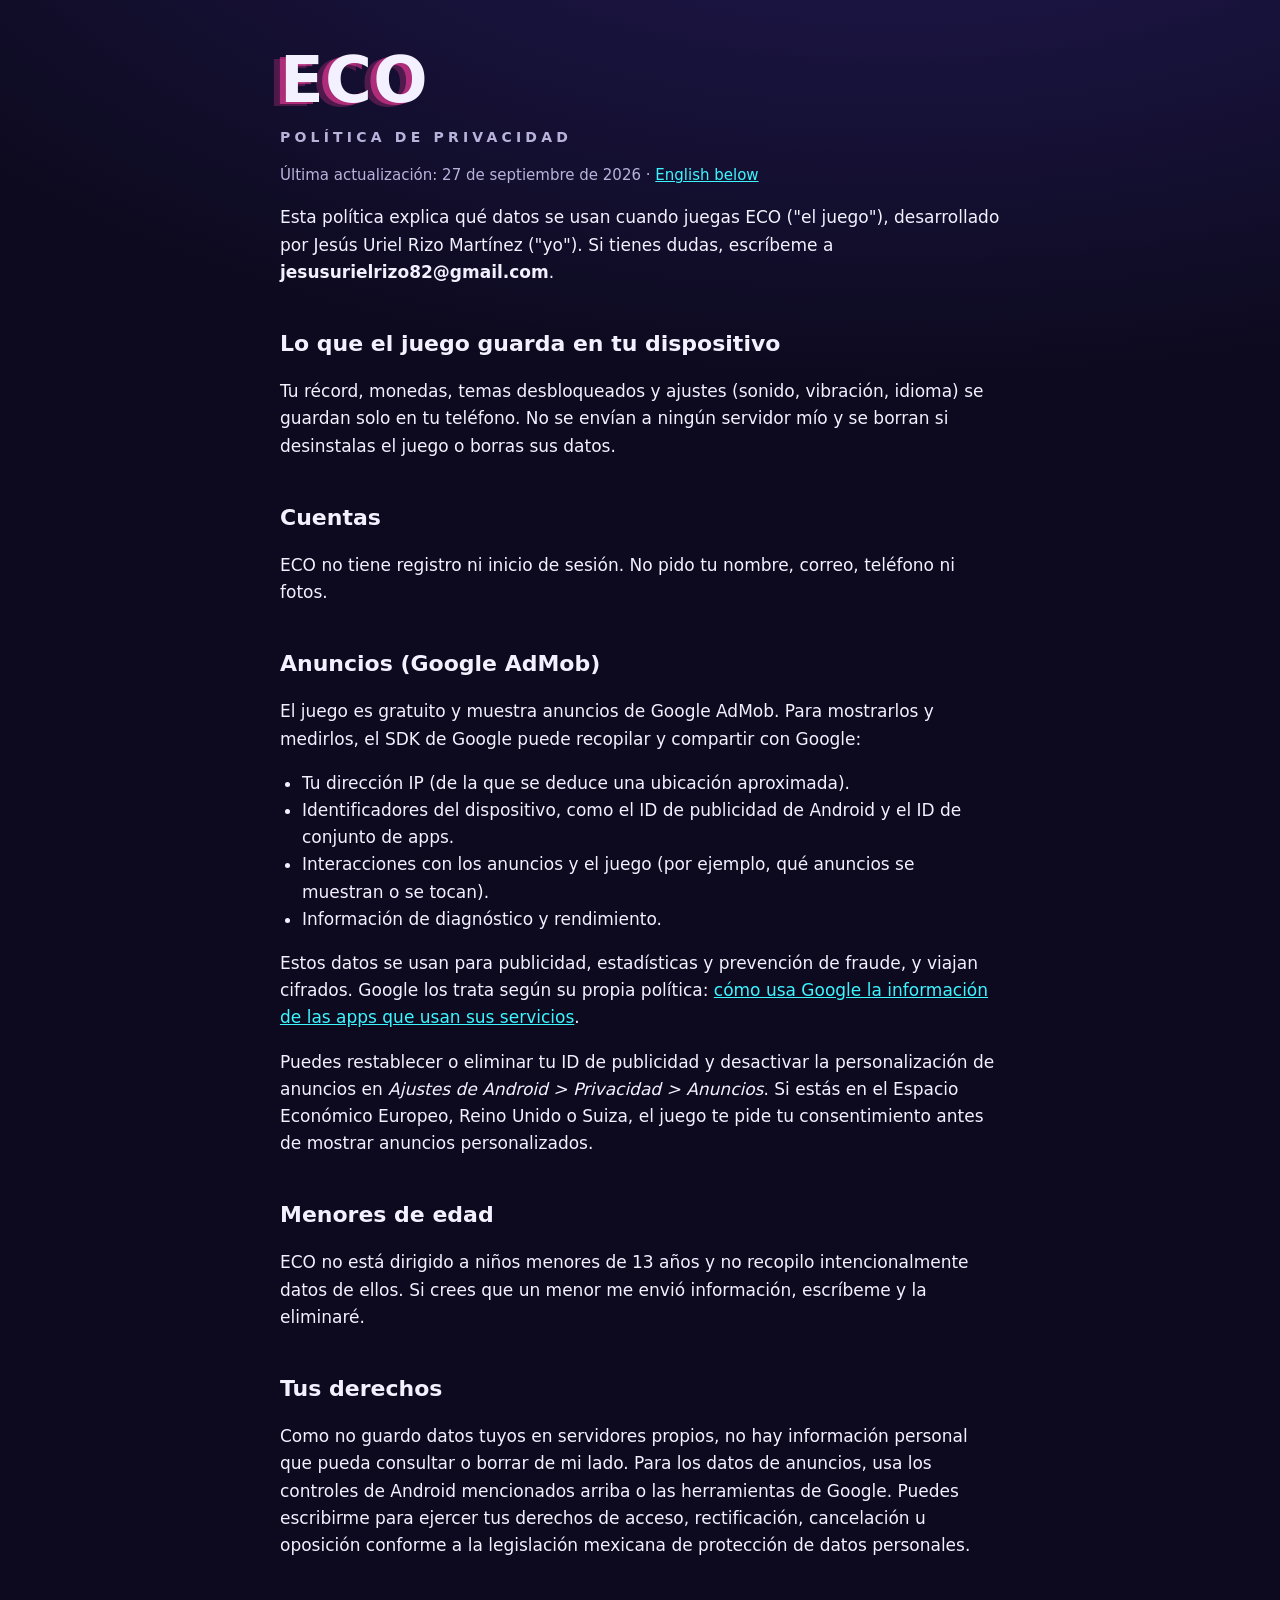
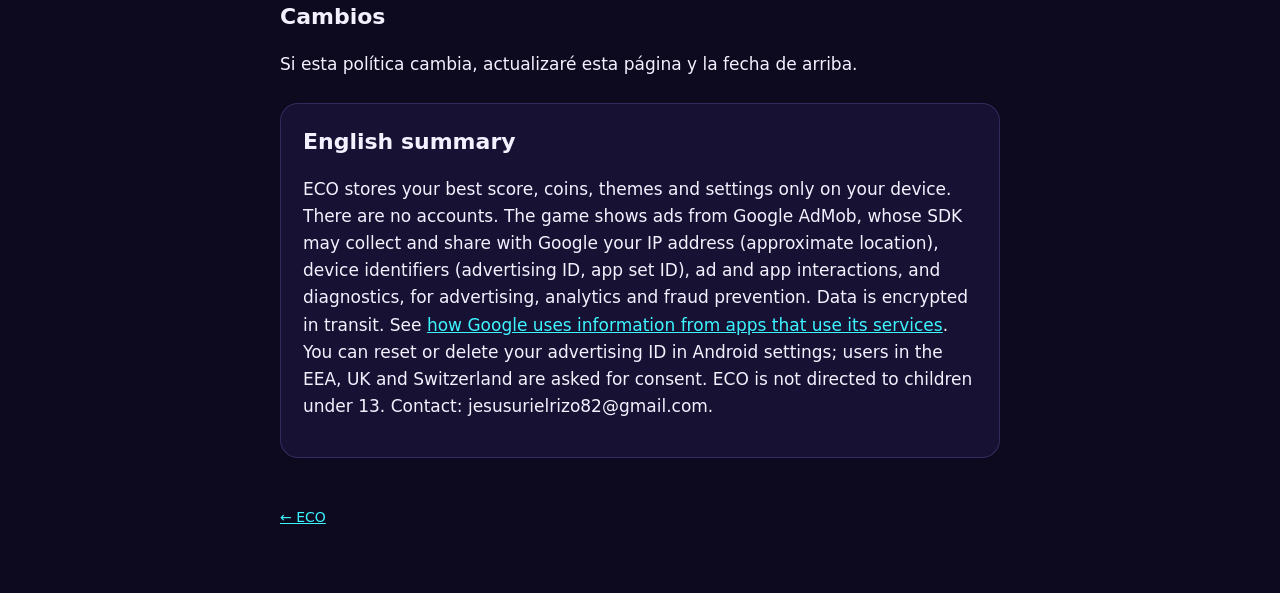
==== privacidad.html @ 08d08b55 "Add files via upload" ====
<!doctype html>
<html lang="es">
<head>
<meta charset="utf-8">
<meta name="viewport" content="width=device-width, initial-scale=1">
<title>Privacidad de ECO</title>
<link rel="stylesheet" href="estilos.css">
</head>
<body>
<main>
  <h1>ECO</h1>
  <p class="tag">Política de privacidad</p>
  <p class="muted">Última actualización: 27 de septiembre de 2026 · <a href="#english">English below</a></p>

  <p>Esta política explica qué datos se usan cuando juegas ECO ("el juego"), desarrollado por Jesús Uriel Rizo Martínez ("yo"). Si tienes dudas, escríbeme a <strong>jesusurielrizo82@gmail.com</strong>.</p>

  <h2>Lo que el juego guarda en tu dispositivo</h2>
  <p>Tu récord, monedas, temas desbloqueados y ajustes (sonido, vibración, idioma) se guardan solo en tu teléfono. No se envían a ningún servidor mío y se borran si desinstalas el juego o borras sus datos.</p>

  <h2>Cuentas</h2>
  <p>ECO no tiene registro ni inicio de sesión. No pido tu nombre, correo, teléfono ni fotos.</p>

  <h2>Anuncios (Google AdMob)</h2>
  <p>El juego es gratuito y muestra anuncios de Google AdMob. Para mostrarlos y medirlos, el SDK de Google puede recopilar y compartir con Google:</p>
  <ul>
    <li>Tu dirección IP (de la que se deduce una ubicación aproximada).</li>
    <li>Identificadores del dispositivo, como el ID de publicidad de Android y el ID de conjunto de apps.</li>
    <li>Interacciones con los anuncios y el juego (por ejemplo, qué anuncios se muestran o se tocan).</li>
    <li>Información de diagnóstico y rendimiento.</li>
  </ul>
  <p>Estos datos se usan para publicidad, estadísticas y prevención de fraude, y viajan cifrados. Google los trata según su propia política: <a href="https://policies.google.com/technologies/partner-sites">cómo usa Google la información de las apps que usan sus servicios</a>.</p>
  <p>Puedes restablecer o eliminar tu ID de publicidad y desactivar la personalización de anuncios en <em>Ajustes de Android &gt; Privacidad &gt; Anuncios</em>. Si estás en el Espacio Económico Europeo, Reino Unido o Suiza, el juego te pide tu consentimiento antes de mostrar anuncios personalizados.</p>

  <h2>Menores de edad</h2>
  <p>ECO no está dirigido a niños menores de 13 años y no recopilo intencionalmente datos de ellos. Si crees que un menor me envió información, escríbeme y la eliminaré.</p>

  <h2>Tus derechos</h2>
  <p>Como no guardo datos tuyos en servidores propios, no hay información personal que pueda consultar o borrar de mi lado. Para los datos de anuncios, usa los controles de Android mencionados arriba o las herramientas de Google. Puedes escribirme para ejercer tus derechos de acceso, rectificación, cancelación u oposición conforme a la legislación mexicana de protección de datos personales.</p>

  <h2>Cambios</h2>
  <p>Si esta política cambia, actualizaré esta página y la fecha de arriba.</p>

  <div class="card" id="english">
    <h2 style="margin-top:0">English summary</h2>
    <p>ECO stores your best score, coins, themes and settings only on your device. There are no accounts. The game shows ads from Google AdMob, whose SDK may collect and share with Google your IP address (approximate location), device identifiers (advertising ID, app set ID), ad and app interactions, and diagnostics, for advertising, analytics and fraud prevention. Data is encrypted in transit. See <a href="https://policies.google.com/technologies/partner-sites">how Google uses information from apps that use its services</a>. You can reset or delete your advertising ID in Android settings; users in the EEA, UK and Switzerland are asked for consent. ECO is not directed to children under 13. Contact: jesusurielrizo82@gmail.com.</p>
  </div>
  <footer><a href="index.html">← ECO</a></footer>
</main>
</body>
</html>
---- estilos.css ----
:root {
  --bg: #0d0a1f;
  --panel: #171233;
  --ink: #f3f1ff;
  --soft: #b9b3dc;
  --cyan: #3df5ff;
  --pink: #ff3da0;
  --gold: #ffd23f;
  color-scheme: dark;
}
* { box-sizing: border-box; }
body {
  margin: 0;
  background: radial-gradient(1200px 600px at 70% -10%, #221a55, transparent), var(--bg);
  color: var(--ink);
  font: 17px/1.6 system-ui, -apple-system, 'Segoe UI', Roboto, sans-serif;
  padding-inline: 16px;
}
main { max-width: 720px; margin: 0 auto; padding-block: 48px 64px; }
a { color: var(--cyan); }
h1 { font-size: clamp(40px, 9vw, 64px); line-height: 1; margin: 0 0 8px; letter-spacing: 0.02em;
  text-shadow: -6px 2px 0 rgba(255, 61, 160, 0.55), -12px 4px 0 rgba(255, 61, 160, 0.25); }
h2 { font-size: 22px; margin: 40px 0 8px; text-wrap: balance; }
.tag { color: var(--soft); letter-spacing: 0.3em; text-transform: uppercase; font-weight: 800; font-size: 14px; }
.card { background: var(--panel); border: 1px solid rgba(160, 140, 255, 0.2); border-radius: 18px; padding: 20px 22px; margin-top: 24px; }
.muted { color: var(--soft); font-size: 15px; }
.btn { display: inline-block; margin-top: 16px; padding: 12px 20px; border-radius: 12px; background: var(--cyan); color: #06121a; font-weight: 800; text-decoration: none; }
ul { padding-left: 22px; }
footer { margin-top: 48px; color: var(--soft); font-size: 14px; }
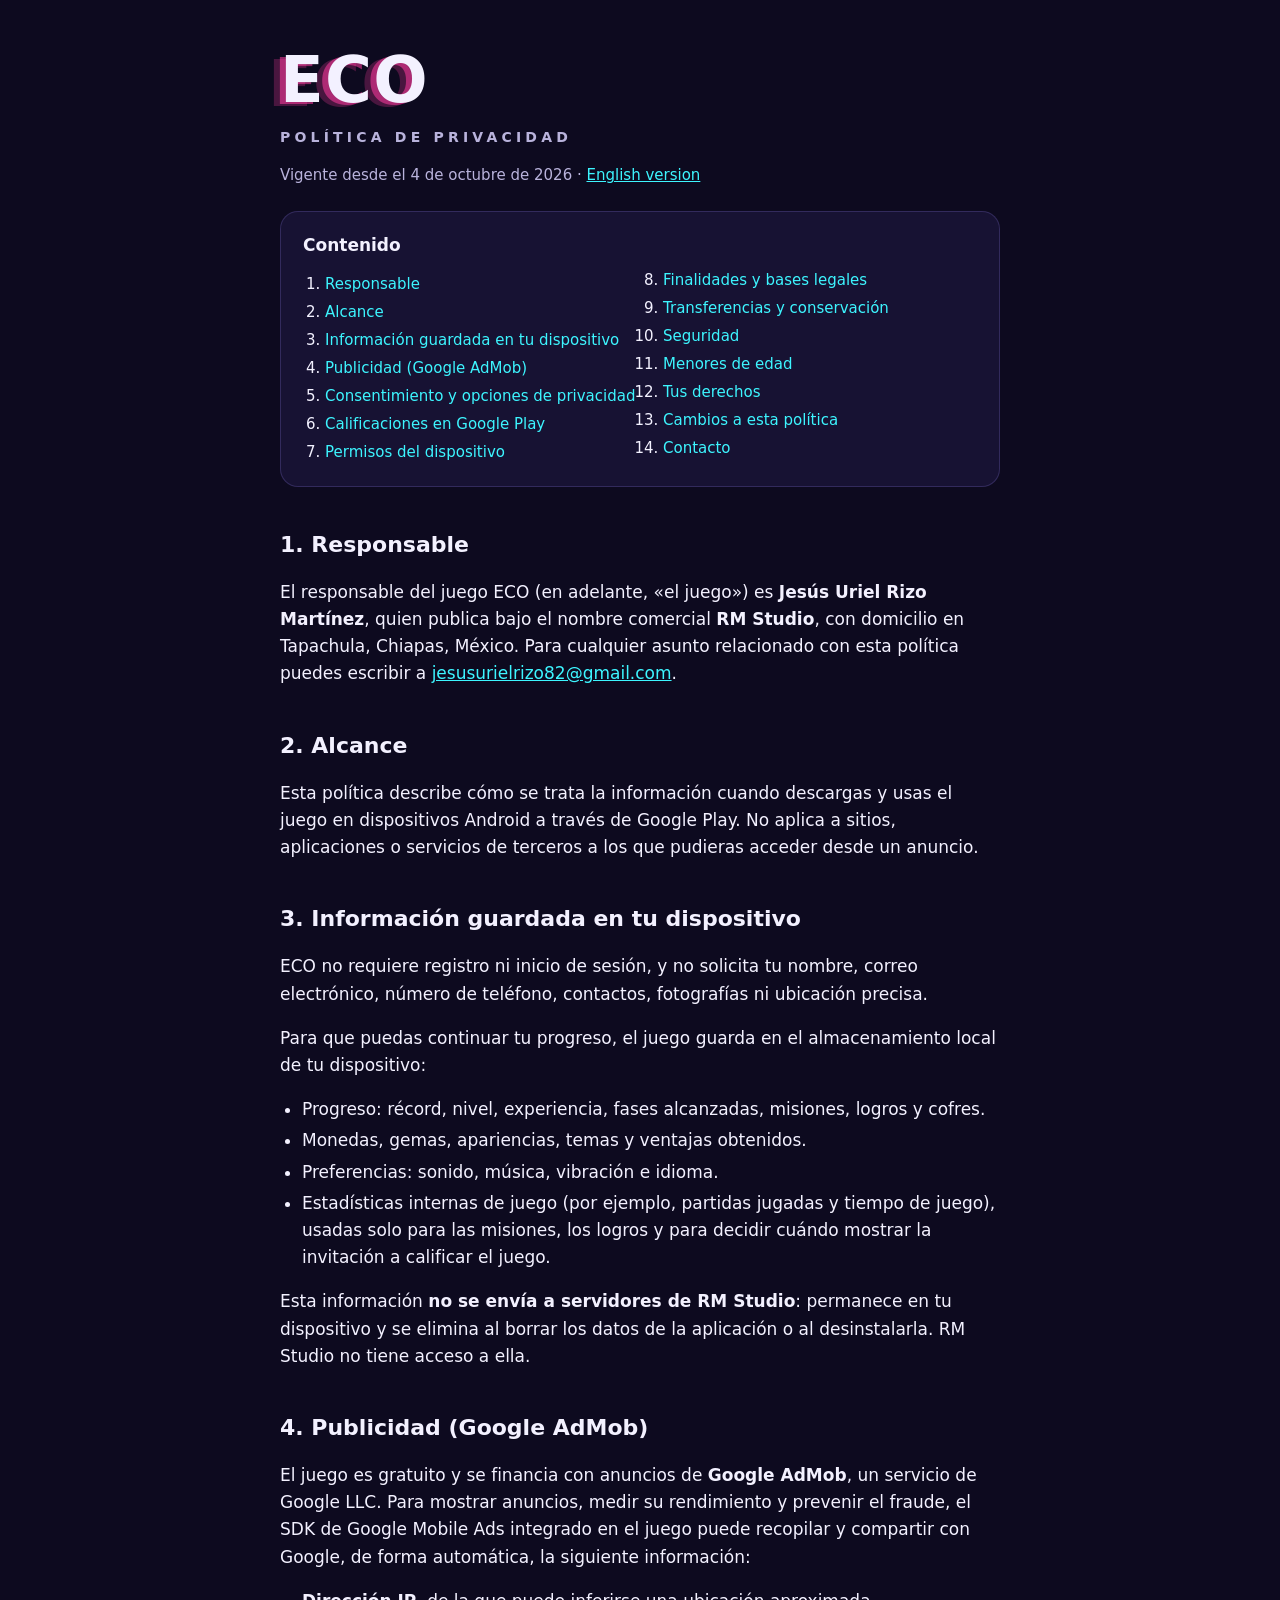
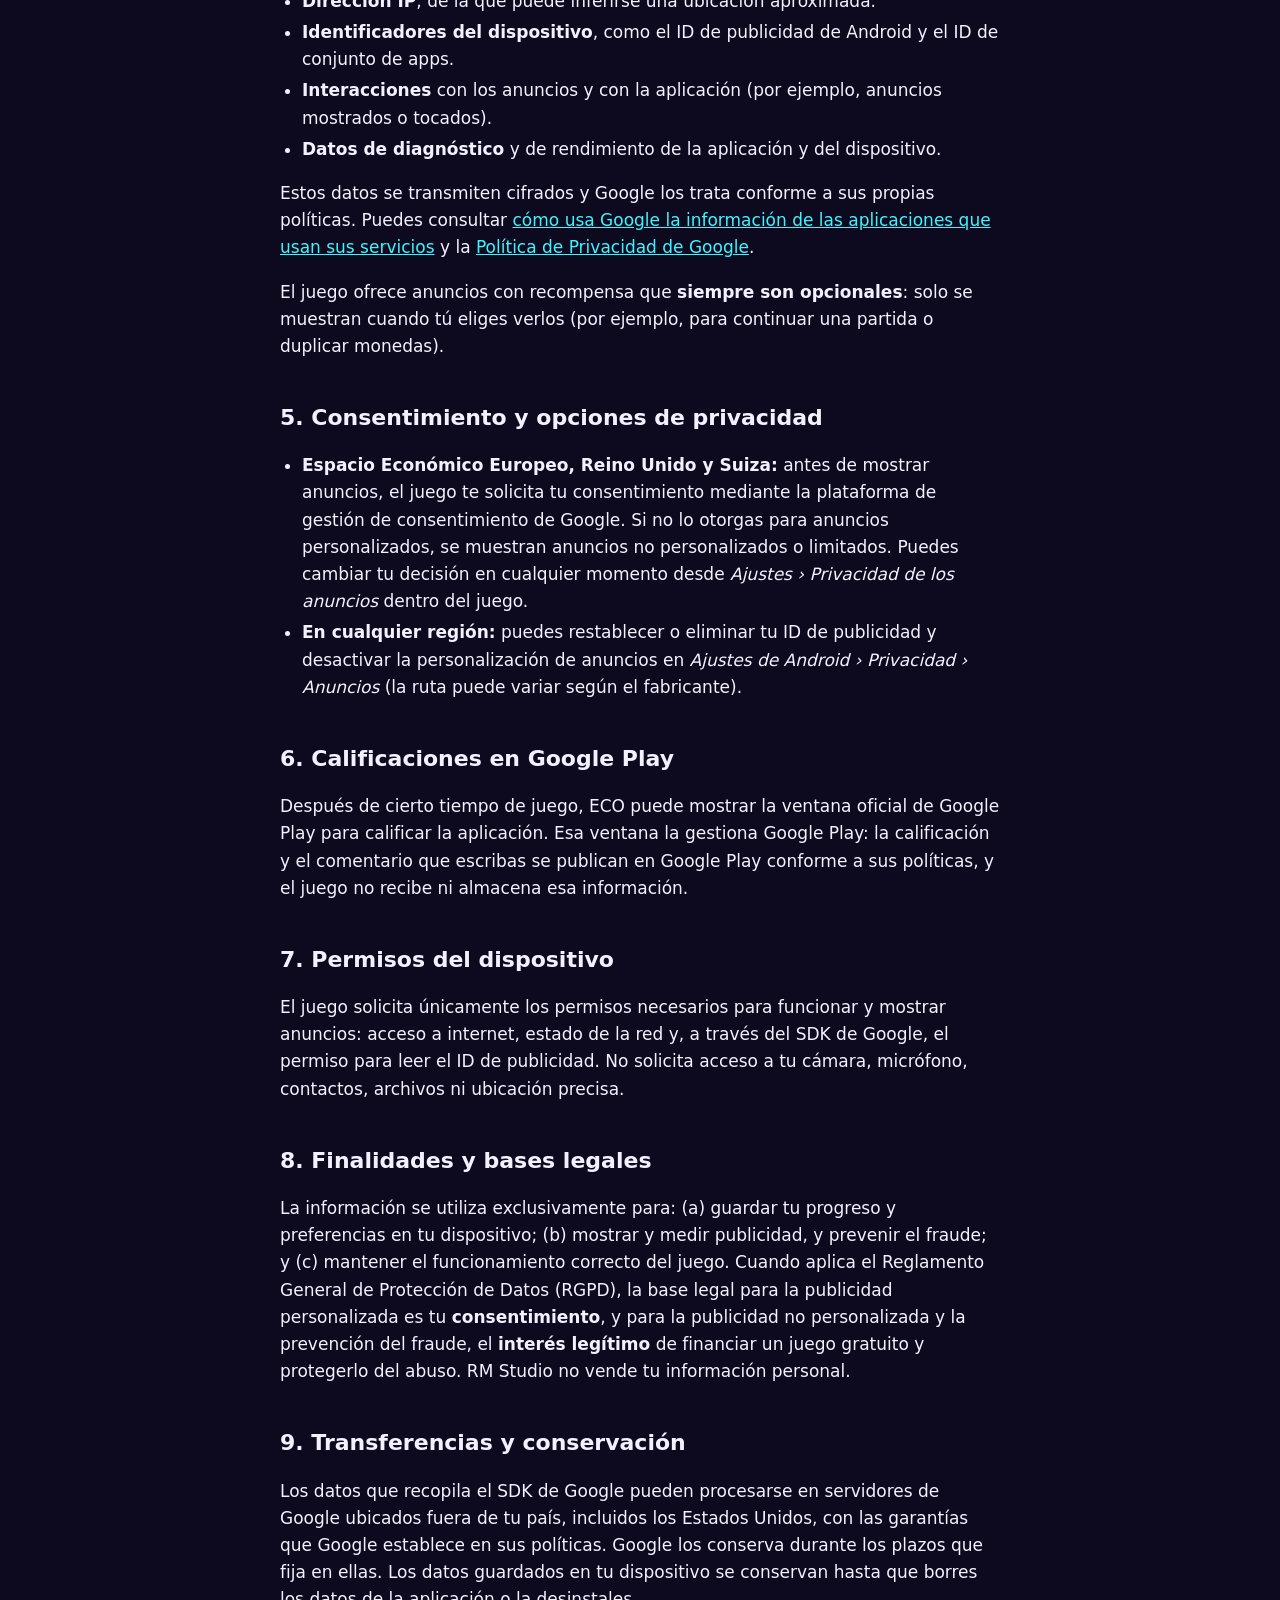
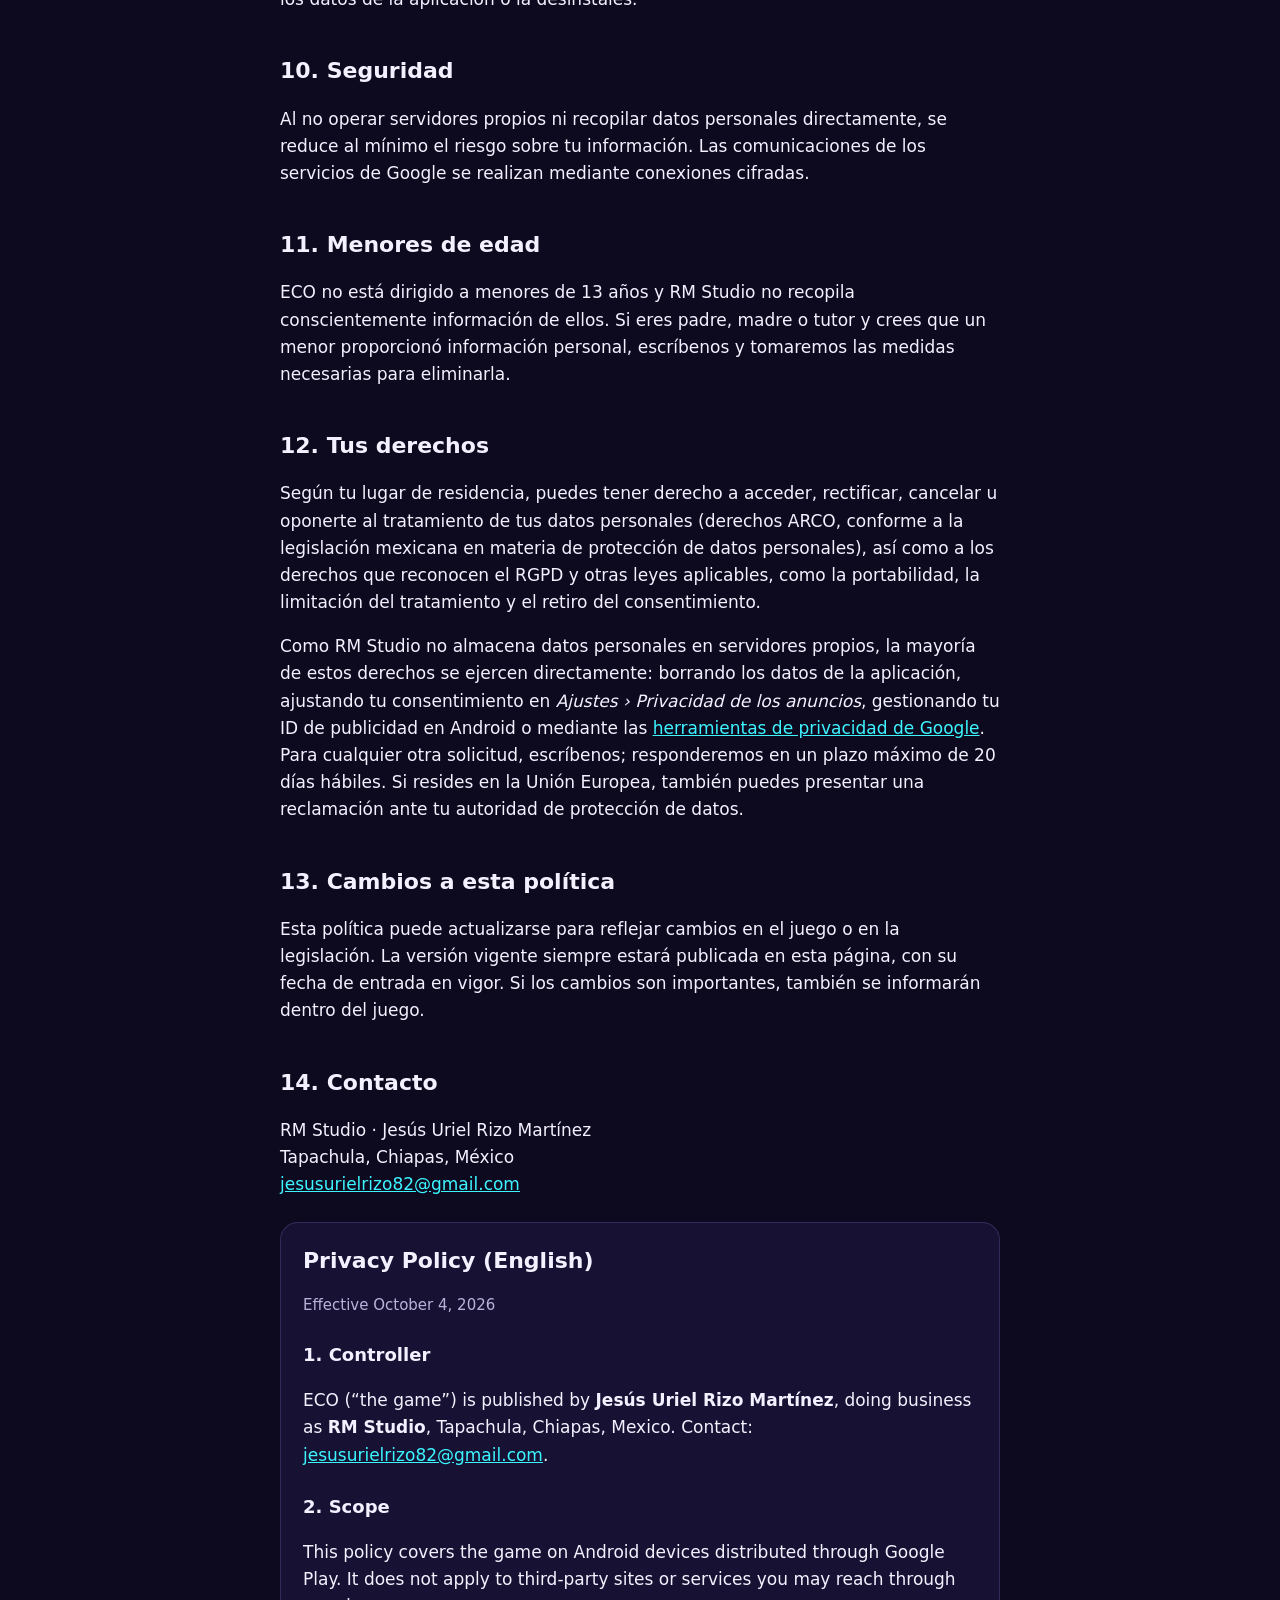
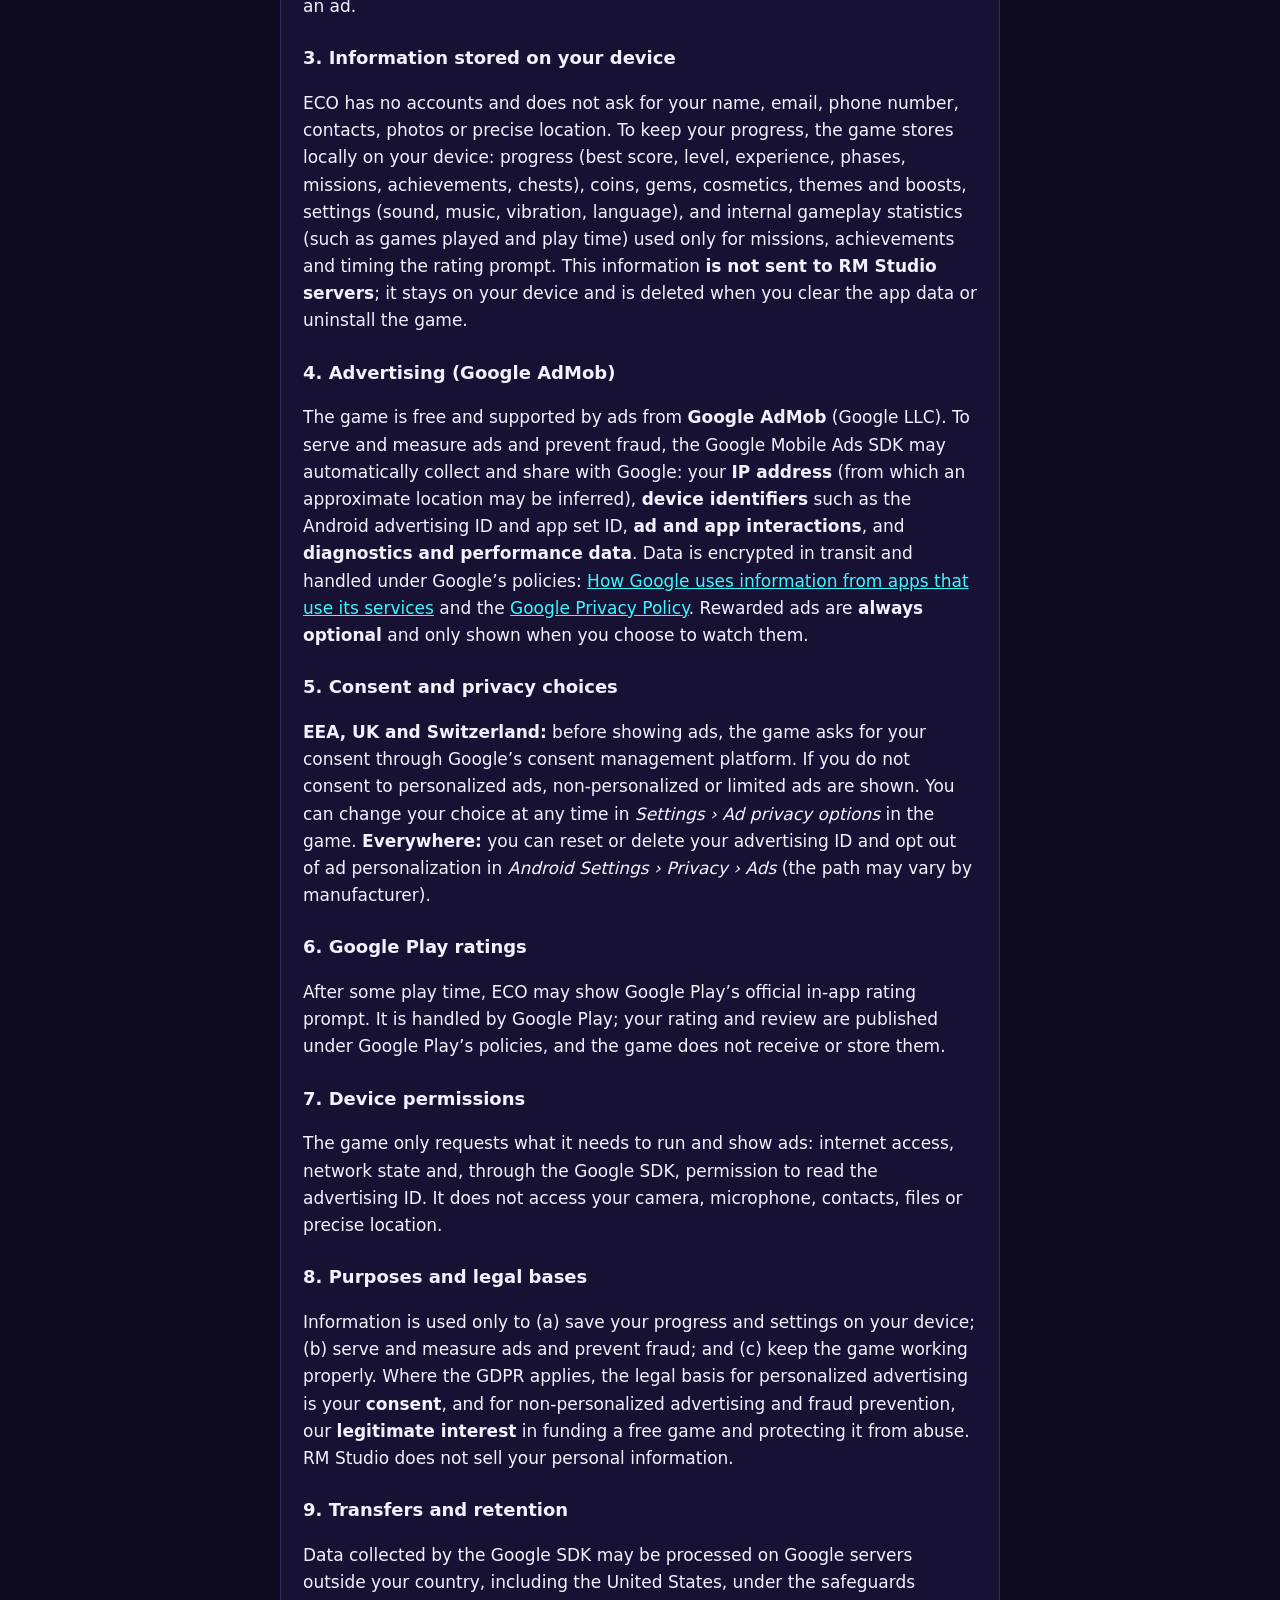
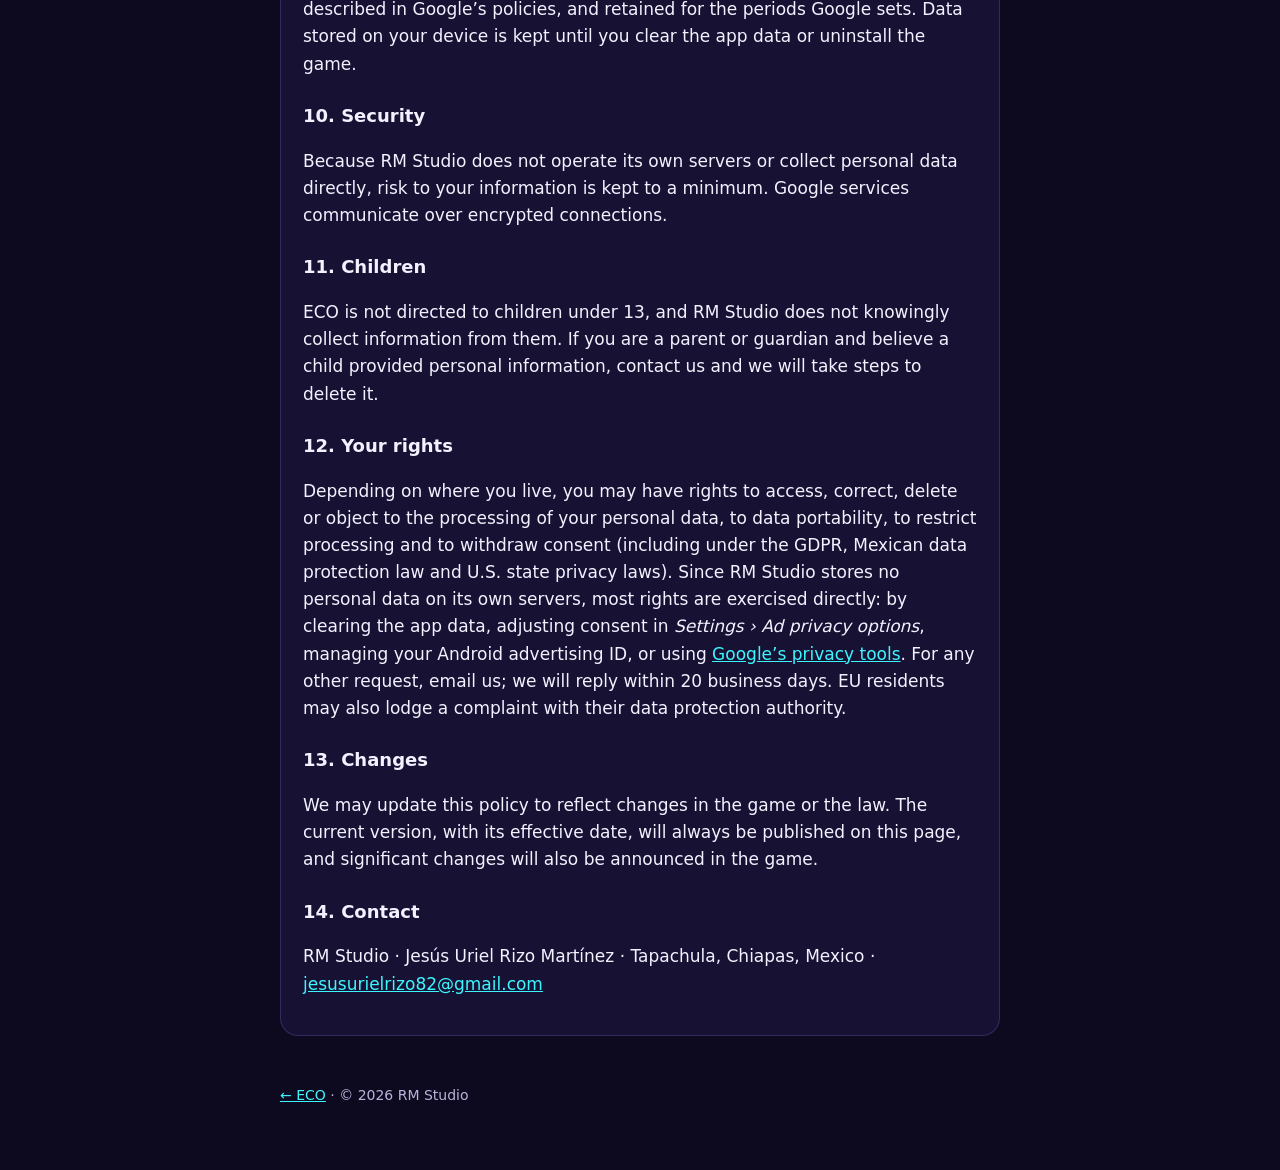
==== commit da90a5b9: "Actualizar política de privacidad" ====
--- a/privacidad.html
+++ b/privacidad.html
@@ -3,48 +3,148 @@
 <head>
 <meta charset="utf-8">
 <meta name="viewport" content="width=device-width, initial-scale=1">
-<title>Privacidad de ECO</title>
+<title>Política de privacidad · ECO</title>
+<meta name="description" content="Política de privacidad del videojuego ECO, de RM Studio.">
 <link rel="stylesheet" href="estilos.css">
 </head>
 <body>
 <main>
   <h1>ECO</h1>
   <p class="tag">Política de privacidad</p>
-  <p class="muted">Última actualización: 27 de septiembre de 2026 · <a href="#english">English below</a></p>
+  <p class="muted">Vigente desde el 4 de octubre de 2026 · <a href="#english">English version</a></p>
 
-  <p>Esta política explica qué datos se usan cuando juegas ECO ("el juego"), desarrollado por Jesús Uriel Rizo Martínez ("yo"). Si tienes dudas, escríbeme a <strong>jesusurielrizo82@gmail.com</strong>.</p>
+  <nav class="card toc" aria-label="Contenido">
+    <strong>Contenido</strong>
+    <ol>
+      <li><a href="#responsable">Responsable</a></li>
+      <li><a href="#alcance">Alcance</a></li>
+      <li><a href="#dispositivo">Información guardada en tu dispositivo</a></li>
+      <li><a href="#anuncios">Publicidad (Google AdMob)</a></li>
+      <li><a href="#consentimiento">Consentimiento y opciones de privacidad</a></li>
+      <li><a href="#calificaciones">Calificaciones en Google Play</a></li>
+      <li><a href="#permisos">Permisos del dispositivo</a></li>
+      <li><a href="#finalidades">Finalidades y bases legales</a></li>
+      <li><a href="#transferencias">Transferencias y conservación</a></li>
+      <li><a href="#seguridad">Seguridad</a></li>
+      <li><a href="#menores">Menores de edad</a></li>
+      <li><a href="#derechos">Tus derechos</a></li>
+      <li><a href="#cambios">Cambios a esta política</a></li>
+      <li><a href="#contacto">Contacto</a></li>
+    </ol>
+  </nav>
 
-  <h2>Lo que el juego guarda en tu dispositivo</h2>
-  <p>Tu récord, monedas, temas desbloqueados y ajustes (sonido, vibración, idioma) se guardan solo en tu teléfono. No se envían a ningún servidor mío y se borran si desinstalas el juego o borras sus datos.</p>
+  <h2 id="responsable">1. Responsable</h2>
+  <p>El responsable del juego ECO (en adelante, «el juego») es <strong>Jesús Uriel Rizo Martínez</strong>, quien publica bajo el nombre comercial <strong>RM Studio</strong>, con domicilio en Tapachula, Chiapas, México. Para cualquier asunto relacionado con esta política puedes escribir a <a href="mailto:jesusurielrizo82@gmail.com">jesusurielrizo82@gmail.com</a>.</p>
 
-  <h2>Cuentas</h2>
-  <p>ECO no tiene registro ni inicio de sesión. No pido tu nombre, correo, teléfono ni fotos.</p>
+  <h2 id="alcance">2. Alcance</h2>
+  <p>Esta política describe cómo se trata la información cuando descargas y usas el juego en dispositivos Android a través de Google Play. No aplica a sitios, aplicaciones o servicios de terceros a los que pudieras acceder desde un anuncio.</p>
 
-  <h2>Anuncios (Google AdMob)</h2>
-  <p>El juego es gratuito y muestra anuncios de Google AdMob. Para mostrarlos y medirlos, el SDK de Google puede recopilar y compartir con Google:</p>
+  <h2 id="dispositivo">3. Información guardada en tu dispositivo</h2>
+  <p>ECO no requiere registro ni inicio de sesión, y no solicita tu nombre, correo electrónico, número de teléfono, contactos, fotografías ni ubicación precisa.</p>
+  <p>Para que puedas continuar tu progreso, el juego guarda en el almacenamiento local de tu dispositivo:</p>
   <ul>
-    <li>Tu dirección IP (de la que se deduce una ubicación aproximada).</li>
-    <li>Identificadores del dispositivo, como el ID de publicidad de Android y el ID de conjunto de apps.</li>
-    <li>Interacciones con los anuncios y el juego (por ejemplo, qué anuncios se muestran o se tocan).</li>
-    <li>Información de diagnóstico y rendimiento.</li>
+    <li>Progreso: récord, nivel, experiencia, fases alcanzadas, misiones, logros y cofres.</li>
+    <li>Monedas, gemas, apariencias, temas y ventajas obtenidos.</li>
+    <li>Preferencias: sonido, música, vibración e idioma.</li>
+    <li>Estadísticas internas de juego (por ejemplo, partidas jugadas y tiempo de juego), usadas solo para las misiones, los logros y para decidir cuándo mostrar la invitación a calificar el juego.</li>
   </ul>
-  <p>Estos datos se usan para publicidad, estadísticas y prevención de fraude, y viajan cifrados. Google los trata según su propia política: <a href="https://policies.google.com/technologies/partner-sites">cómo usa Google la información de las apps que usan sus servicios</a>.</p>
-  <p>Puedes restablecer o eliminar tu ID de publicidad y desactivar la personalización de anuncios en <em>Ajustes de Android &gt; Privacidad &gt; Anuncios</em>. Si estás en el Espacio Económico Europeo, Reino Unido o Suiza, el juego te pide tu consentimiento antes de mostrar anuncios personalizados.</p>
+  <p>Esta información <strong>no se envía a servidores de RM Studio</strong>: permanece en tu dispositivo y se elimina al borrar los datos de la aplicación o al desinstalarla. RM Studio no tiene acceso a ella.</p>
 
-  <h2>Menores de edad</h2>
-  <p>ECO no está dirigido a niños menores de 13 años y no recopilo intencionalmente datos de ellos. Si crees que un menor me envió información, escríbeme y la eliminaré.</p>
+  <h2 id="anuncios">4. Publicidad (Google AdMob)</h2>
+  <p>El juego es gratuito y se financia con anuncios de <strong>Google AdMob</strong>, un servicio de Google LLC. Para mostrar anuncios, medir su rendimiento y prevenir el fraude, el SDK de Google Mobile Ads integrado en el juego puede recopilar y compartir con Google, de forma automática, la siguiente información:</p>
+  <ul>
+    <li><strong>Dirección IP</strong>, de la que puede inferirse una ubicación aproximada.</li>
+    <li><strong>Identificadores del dispositivo</strong>, como el ID de publicidad de Android y el ID de conjunto de apps.</li>
+    <li><strong>Interacciones</strong> con los anuncios y con la aplicación (por ejemplo, anuncios mostrados o tocados).</li>
+    <li><strong>Datos de diagnóstico</strong> y de rendimiento de la aplicación y del dispositivo.</li>
+  </ul>
+  <p>Estos datos se transmiten cifrados y Google los trata conforme a sus propias políticas. Puedes consultar <a href="https://policies.google.com/technologies/partner-sites">cómo usa Google la información de las aplicaciones que usan sus servicios</a> y la <a href="https://policies.google.com/privacy">Política de Privacidad de Google</a>.</p>
+  <p>El juego ofrece anuncios con recompensa que <strong>siempre son opcionales</strong>: solo se muestran cuando tú eliges verlos (por ejemplo, para continuar una partida o duplicar monedas).</p>
 
-  <h2>Tus derechos</h2>
-  <p>Como no guardo datos tuyos en servidores propios, no hay información personal que pueda consultar o borrar de mi lado. Para los datos de anuncios, usa los controles de Android mencionados arriba o las herramientas de Google. Puedes escribirme para ejercer tus derechos de acceso, rectificación, cancelación u oposición conforme a la legislación mexicana de protección de datos personales.</p>
+  <h2 id="consentimiento">5. Consentimiento y opciones de privacidad</h2>
+  <ul>
+    <li><strong>Espacio Económico Europeo, Reino Unido y Suiza:</strong> antes de mostrar anuncios, el juego te solicita tu consentimiento mediante la plataforma de gestión de consentimiento de Google. Si no lo otorgas para anuncios personalizados, se muestran anuncios no personalizados o limitados. Puedes cambiar tu decisión en cualquier momento desde <em>Ajustes › Privacidad de los anuncios</em> dentro del juego.</li>
+    <li><strong>En cualquier región:</strong> puedes restablecer o eliminar tu ID de publicidad y desactivar la personalización de anuncios en <em>Ajustes de Android › Privacidad › Anuncios</em> (la ruta puede variar según el fabricante).</li>
+  </ul>
 
-  <h2>Cambios</h2>
-  <p>Si esta política cambia, actualizaré esta página y la fecha de arriba.</p>
+  <h2 id="calificaciones">6. Calificaciones en Google Play</h2>
+  <p>Después de cierto tiempo de juego, ECO puede mostrar la ventana oficial de Google Play para calificar la aplicación. Esa ventana la gestiona Google Play: la calificación y el comentario que escribas se publican en Google Play conforme a sus políticas, y el juego no recibe ni almacena esa información.</p>
 
-  <div class="card" id="english">
-    <h2 style="margin-top:0">English summary</h2>
-    <p>ECO stores your best score, coins, themes and settings only on your device. There are no accounts. The game shows ads from Google AdMob, whose SDK may collect and share with Google your IP address (approximate location), device identifiers (advertising ID, app set ID), ad and app interactions, and diagnostics, for advertising, analytics and fraud prevention. Data is encrypted in transit. See <a href="https://policies.google.com/technologies/partner-sites">how Google uses information from apps that use its services</a>. You can reset or delete your advertising ID in Android settings; users in the EEA, UK and Switzerland are asked for consent. ECO is not directed to children under 13. Contact: jesusurielrizo82@gmail.com.</p>
-  </div>
-  <footer><a href="index.html">← ECO</a></footer>
+  <h2 id="permisos">7. Permisos del dispositivo</h2>
+  <p>El juego solicita únicamente los permisos necesarios para funcionar y mostrar anuncios: acceso a internet, estado de la red y, a través del SDK de Google, el permiso para leer el ID de publicidad. No solicita acceso a tu cámara, micrófono, contactos, archivos ni ubicación precisa.</p>
+
+  <h2 id="finalidades">8. Finalidades y bases legales</h2>
+  <p>La información se utiliza exclusivamente para: (a) guardar tu progreso y preferencias en tu dispositivo; (b) mostrar y medir publicidad, y prevenir el fraude; y (c) mantener el funcionamiento correcto del juego. Cuando aplica el Reglamento General de Protección de Datos (RGPD), la base legal para la publicidad personalizada es tu <strong>consentimiento</strong>, y para la publicidad no personalizada y la prevención del fraude, el <strong>interés legítimo</strong> de financiar un juego gratuito y protegerlo del abuso. RM Studio no vende tu información personal.</p>
+
+  <h2 id="transferencias">9. Transferencias y conservación</h2>
+  <p>Los datos que recopila el SDK de Google pueden procesarse en servidores de Google ubicados fuera de tu país, incluidos los Estados Unidos, con las garantías que Google establece en sus políticas. Google los conserva durante los plazos que fija en ellas. Los datos guardados en tu dispositivo se conservan hasta que borres los datos de la aplicación o la desinstales.</p>
+
+  <h2 id="seguridad">10. Seguridad</h2>
+  <p>Al no operar servidores propios ni recopilar datos personales directamente, se reduce al mínimo el riesgo sobre tu información. Las comunicaciones de los servicios de Google se realizan mediante conexiones cifradas.</p>
+
+  <h2 id="menores">11. Menores de edad</h2>
+  <p>ECO no está dirigido a menores de 13 años y RM Studio no recopila conscientemente información de ellos. Si eres padre, madre o tutor y crees que un menor proporcionó información personal, escríbenos y tomaremos las medidas necesarias para eliminarla.</p>
+
+  <h2 id="derechos">12. Tus derechos</h2>
+  <p>Según tu lugar de residencia, puedes tener derecho a acceder, rectificar, cancelar u oponerte al tratamiento de tus datos personales (derechos ARCO, conforme a la legislación mexicana en materia de protección de datos personales), así como a los derechos que reconocen el RGPD y otras leyes aplicables, como la portabilidad, la limitación del tratamiento y el retiro del consentimiento.</p>
+  <p>Como RM Studio no almacena datos personales en servidores propios, la mayoría de estos derechos se ejercen directamente: borrando los datos de la aplicación, ajustando tu consentimiento en <em>Ajustes › Privacidad de los anuncios</em>, gestionando tu ID de publicidad en Android o mediante las <a href="https://myaccount.google.com/data-and-privacy">herramientas de privacidad de Google</a>. Para cualquier otra solicitud, escríbenos; responderemos en un plazo máximo de 20 días hábiles. Si resides en la Unión Europea, también puedes presentar una reclamación ante tu autoridad de protección de datos.</p>
+
+  <h2 id="cambios">13. Cambios a esta política</h2>
+  <p>Esta política puede actualizarse para reflejar cambios en el juego o en la legislación. La versión vigente siempre estará publicada en esta página, con su fecha de entrada en vigor. Si los cambios son importantes, también se informarán dentro del juego.</p>
+
+  <h2 id="contacto">14. Contacto</h2>
+  <p>RM Studio · Jesús Uriel Rizo Martínez<br>
+  Tapachula, Chiapas, México<br>
+  <a href="mailto:jesusurielrizo82@gmail.com">jesusurielrizo82@gmail.com</a></p>
+
+  <section class="card" id="english" lang="en">
+    <h2 style="margin-top:0">Privacy Policy (English)</h2>
+    <p class="muted">Effective October 4, 2026</p>
+
+    <h3>1. Controller</h3>
+    <p>ECO (“the game”) is published by <strong>Jesús Uriel Rizo Martínez</strong>, doing business as <strong>RM Studio</strong>, Tapachula, Chiapas, Mexico. Contact: <a href="mailto:jesusurielrizo82@gmail.com">jesusurielrizo82@gmail.com</a>.</p>
+
+    <h3>2. Scope</h3>
+    <p>This policy covers the game on Android devices distributed through Google Play. It does not apply to third-party sites or services you may reach through an ad.</p>
+
+    <h3>3. Information stored on your device</h3>
+    <p>ECO has no accounts and does not ask for your name, email, phone number, contacts, photos or precise location. To keep your progress, the game stores locally on your device: progress (best score, level, experience, phases, missions, achievements, chests), coins, gems, cosmetics, themes and boosts, settings (sound, music, vibration, language), and internal gameplay statistics (such as games played and play time) used only for missions, achievements and timing the rating prompt. This information <strong>is not sent to RM Studio servers</strong>; it stays on your device and is deleted when you clear the app data or uninstall the game.</p>
+
+    <h3>4. Advertising (Google AdMob)</h3>
+    <p>The game is free and supported by ads from <strong>Google AdMob</strong> (Google LLC). To serve and measure ads and prevent fraud, the Google Mobile Ads SDK may automatically collect and share with Google: your <strong>IP address</strong> (from which an approximate location may be inferred), <strong>device identifiers</strong> such as the Android advertising ID and app set ID, <strong>ad and app interactions</strong>, and <strong>diagnostics and performance data</strong>. Data is encrypted in transit and handled under Google’s policies: <a href="https://policies.google.com/technologies/partner-sites">How Google uses information from apps that use its services</a> and the <a href="https://policies.google.com/privacy">Google Privacy Policy</a>. Rewarded ads are <strong>always optional</strong> and only shown when you choose to watch them.</p>
+
+    <h3>5. Consent and privacy choices</h3>
+    <p><strong>EEA, UK and Switzerland:</strong> before showing ads, the game asks for your consent through Google’s consent management platform. If you do not consent to personalized ads, non-personalized or limited ads are shown. You can change your choice at any time in <em>Settings › Ad privacy options</em> in the game. <strong>Everywhere:</strong> you can reset or delete your advertising ID and opt out of ad personalization in <em>Android Settings › Privacy › Ads</em> (the path may vary by manufacturer).</p>
+
+    <h3>6. Google Play ratings</h3>
+    <p>After some play time, ECO may show Google Play’s official in-app rating prompt. It is handled by Google Play; your rating and review are published under Google Play’s policies, and the game does not receive or store them.</p>
+
+    <h3>7. Device permissions</h3>
+    <p>The game only requests what it needs to run and show ads: internet access, network state and, through the Google SDK, permission to read the advertising ID. It does not access your camera, microphone, contacts, files or precise location.</p>
+
+    <h3>8. Purposes and legal bases</h3>
+    <p>Information is used only to (a) save your progress and settings on your device; (b) serve and measure ads and prevent fraud; and (c) keep the game working properly. Where the GDPR applies, the legal basis for personalized advertising is your <strong>consent</strong>, and for non-personalized advertising and fraud prevention, our <strong>legitimate interest</strong> in funding a free game and protecting it from abuse. RM Studio does not sell your personal information.</p>
+
+    <h3>9. Transfers and retention</h3>
+    <p>Data collected by the Google SDK may be processed on Google servers outside your country, including the United States, under the safeguards described in Google’s policies, and retained for the periods Google sets. Data stored on your device is kept until you clear the app data or uninstall the game.</p>
+
+    <h3>10. Security</h3>
+    <p>Because RM Studio does not operate its own servers or collect personal data directly, risk to your information is kept to a minimum. Google services communicate over encrypted connections.</p>
+
+    <h3>11. Children</h3>
+    <p>ECO is not directed to children under 13, and RM Studio does not knowingly collect information from them. If you are a parent or guardian and believe a child provided personal information, contact us and we will take steps to delete it.</p>
+
+    <h3>12. Your rights</h3>
+    <p>Depending on where you live, you may have rights to access, correct, delete or object to the processing of your personal data, to data portability, to restrict processing and to withdraw consent (including under the GDPR, Mexican data protection law and U.S. state privacy laws). Since RM Studio stores no personal data on its own servers, most rights are exercised directly: by clearing the app data, adjusting consent in <em>Settings › Ad privacy options</em>, managing your Android advertising ID, or using <a href="https://myaccount.google.com/data-and-privacy">Google’s privacy tools</a>. For any other request, email us; we will reply within 20 business days. EU residents may also lodge a complaint with their data protection authority.</p>
+
+    <h3>13. Changes</h3>
+    <p>We may update this policy to reflect changes in the game or the law. The current version, with its effective date, will always be published on this page, and significant changes will also be announced in the game.</p>
+
+    <h3>14. Contact</h3>
+    <p>RM Studio · Jesús Uriel Rizo Martínez · Tapachula, Chiapas, Mexico · <a href="mailto:jesusurielrizo82@gmail.com">jesusurielrizo82@gmail.com</a></p>
+  </section>
+
+  <footer><a href="index.html">← ECO</a> · © 2026 RM Studio</footer>
 </main>
 </body>
 </html>
--- a/estilos.css
+++ b/estilos.css
@@ -25,5 +25,10 @@
 .card { background: var(--panel); border: 1px solid rgba(160, 140, 255, 0.2); border-radius: 18px; padding: 20px 22px; margin-top: 24px; }
 .muted { color: var(--soft); font-size: 15px; }
 .btn { display: inline-block; margin-top: 16px; padding: 12px 20px; border-radius: 12px; background: var(--cyan); color: #06121a; font-weight: 800; text-decoration: none; }
-ul { padding-left: 22px; }
+h3 { font-size: 18px; margin: 24px 0 6px; }
+h2[id] { scroll-margin-top: 16px; }
+ul, ol { padding-left: 22px; }
+li { margin: 4px 0; }
+.toc ol { margin: 8px 0 0; columns: 2 220px; column-gap: 24px; font-size: 15px; }
+.toc a { text-decoration: none; }
 footer { margin-top: 48px; color: var(--soft); font-size: 14px; }
